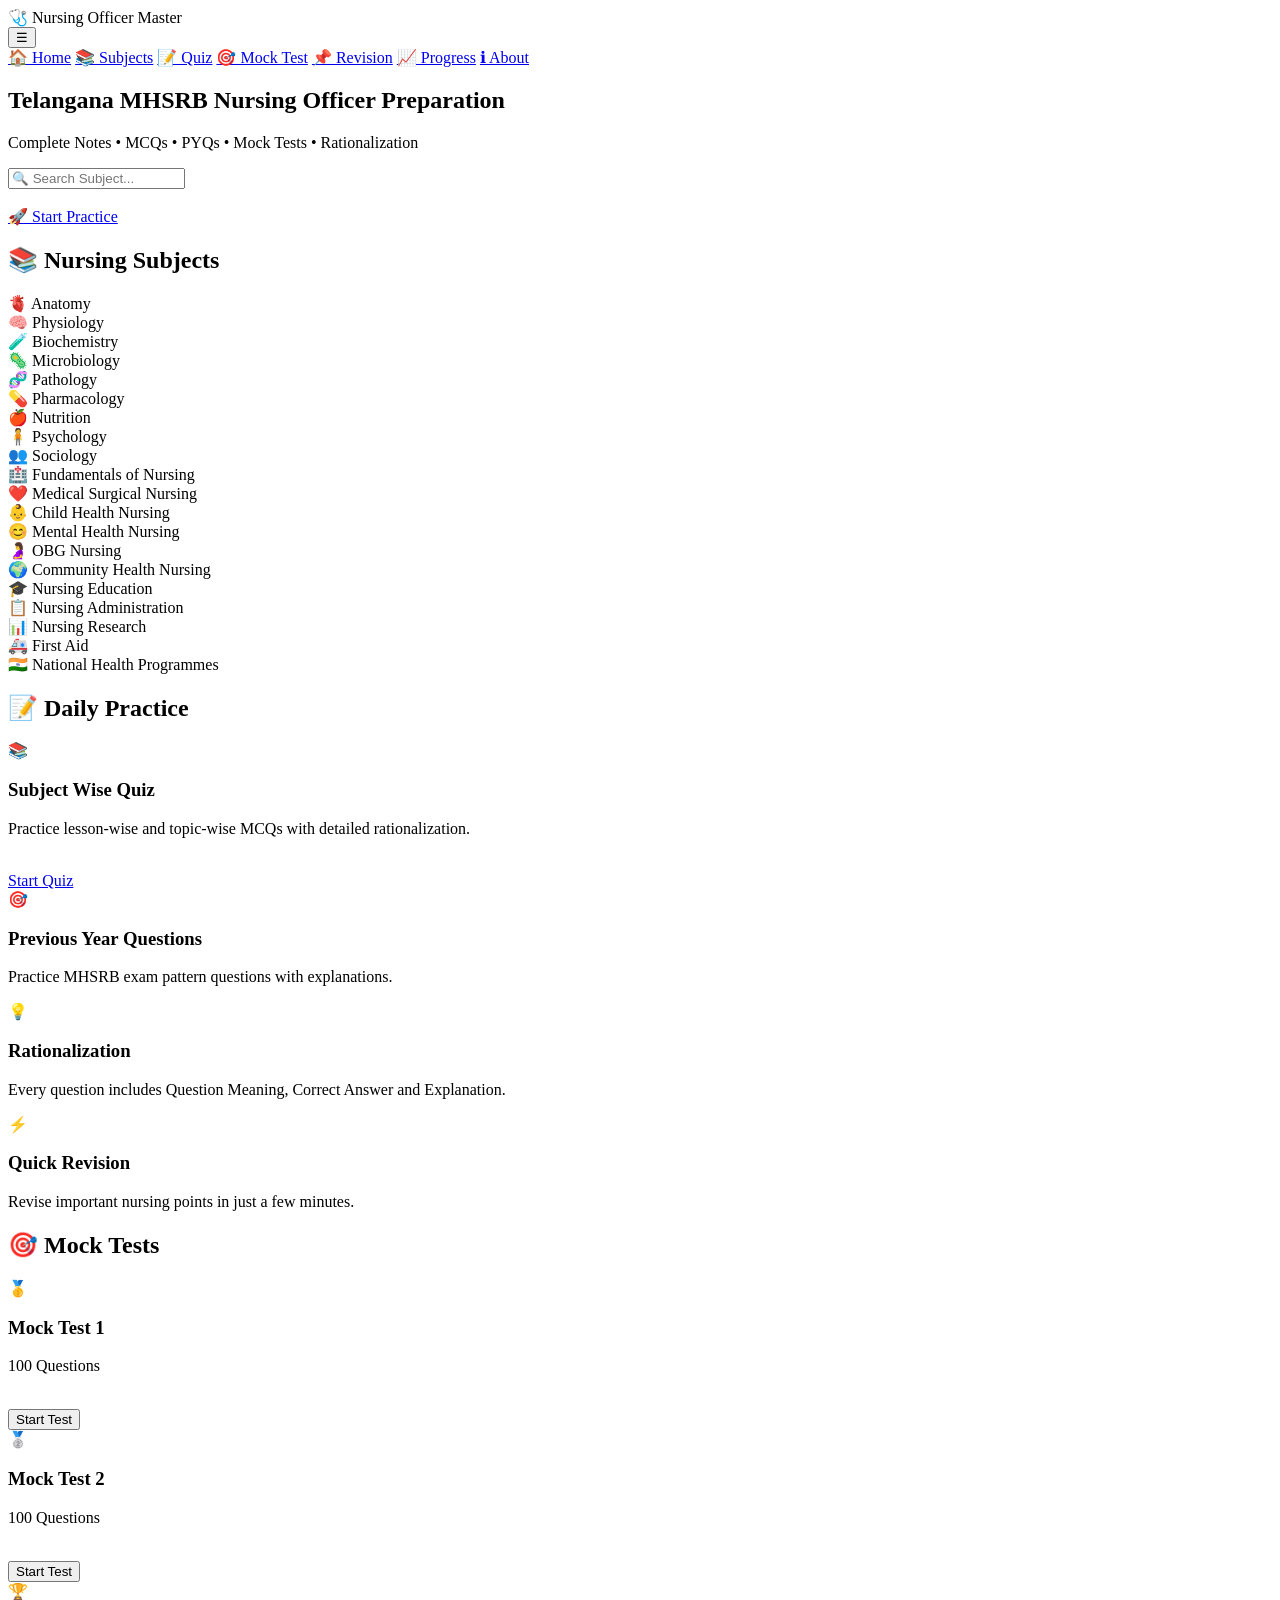
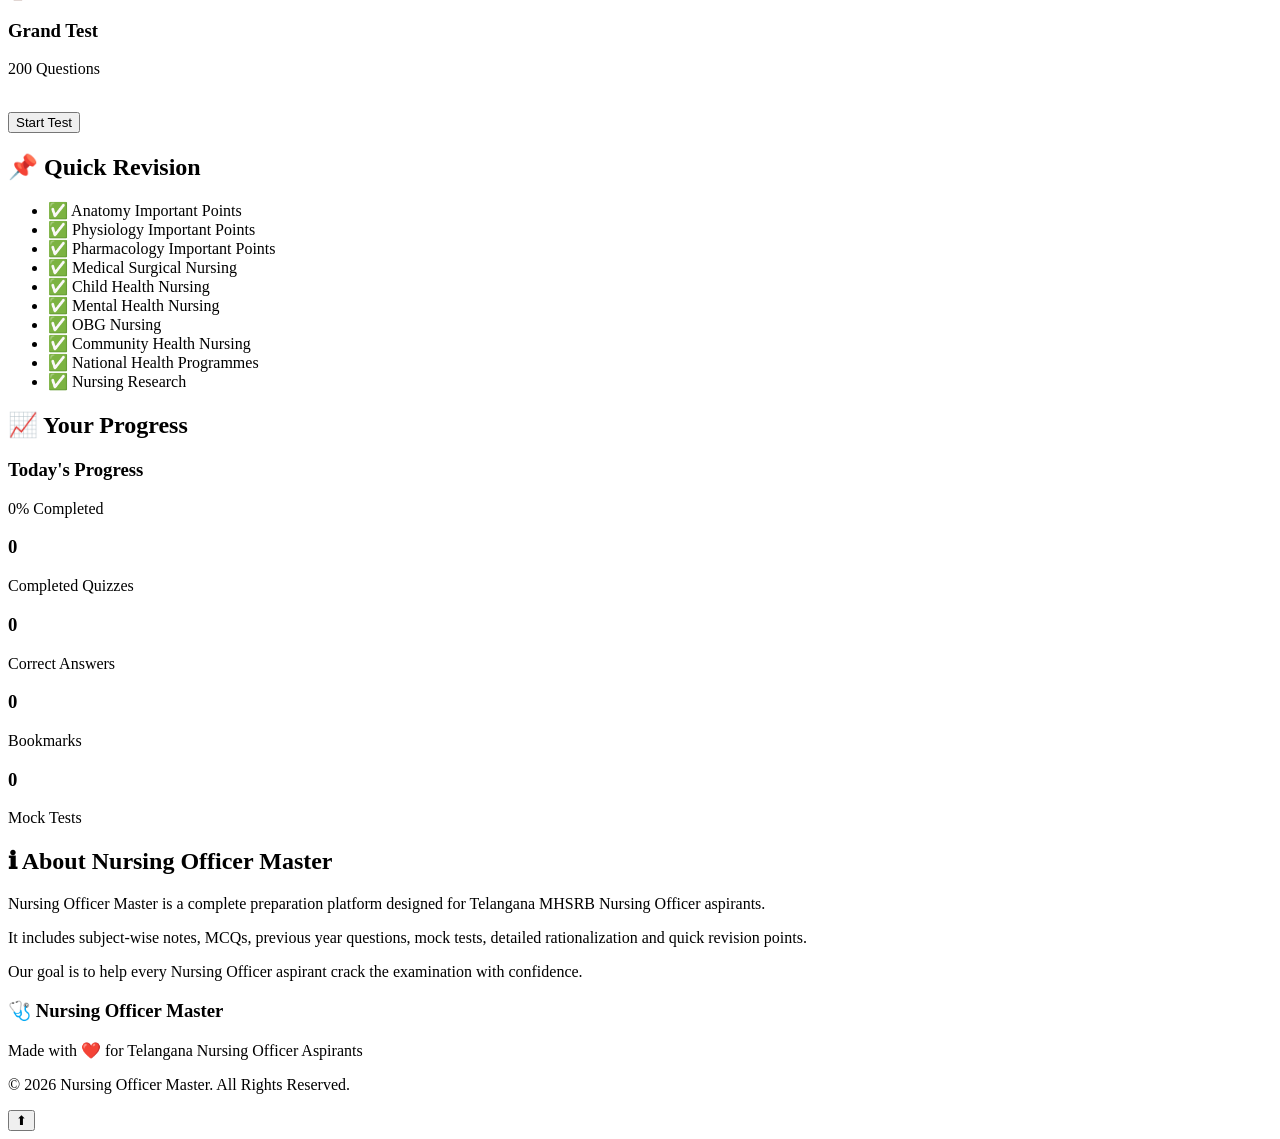
==== index.html @ 26d4c8c9 "Create index.html" ====
<!DOCTYPE html>
<html lang="en">

<head>

<meta charset="UTF-8">

<meta name="viewport" content="width=device-width, initial-scale=1.0">

<meta name="theme-color" content="#1565c0">

<title>Nursing Officer Master</title>

<link rel="manifest" href="manifest.json">

<link rel="stylesheet" href="style.css">

<link rel="icon" href="icons/icon-192.png">

</head>

<body>

<header class="header">

<div class="logo">

🩺 Nursing Officer Master

</div>

<button id="menuBtn">

☰

</button>

</header>

<nav id="sideMenu">

<a href="#home">🏠 Home</a>

<a href="#subjects">📚 Subjects</a>

<a href="quiz/quiz.html">📝 Quiz</a>

<a href="#mock">🎯 Mock Test</a>

<a href="#revision">📌 Revision</a>

<a href="#progress">📈 Progress</a>

<a href="#about">ℹ About</a>

</nav>

<section class="hero" id="home">

<h1>

Telangana MHSRB Nursing Officer Preparation

</h1>

<p>

Complete Notes • MCQs • PYQs • Mock Tests • Rationalization

</p>

<input
type="text"
id="searchBox"
placeholder="🔍 Search Subject..."
>

<br><br>

<a href="quiz/quiz.html" class="btn">

🚀 Start Practice

</a>

</section>

<section id="subjects" class="section">

<h2>

📚 Nursing Subjects

</h2>

<div class="cards">

<div class="card">🫀 Anatomy</div>

<div class="card">🧠 Physiology</div>

<div class="card">🧪 Biochemistry</div>

<div class="card">🦠 Microbiology</div>

<div class="card">🧬 Pathology</div>

<div class="card">💊 Pharmacology</div>

<div class="card">🍎 Nutrition</div>

<div class="card">🧍 Psychology</div>

<div class="card">👥 Sociology</div>

<div class="card">🏥 Fundamentals of Nursing</div>

<div class="card">❤️ Medical Surgical Nursing</div>

<div class="card">👶 Child Health Nursing</div>

<div class="card">😊 Mental Health Nursing</div>

<div class="card">🤰 OBG Nursing</div>

<div class="card">🌍 Community Health Nursing</div>

<div class="card">🎓 Nursing Education</div>

<div class="card">📋 Nursing Administration</div>

<div class="card">📊 Nursing Research</div>

<div class="card">🚑 First Aid</div>

<div class="card">🇮🇳 National Health Programmes</div>

</div>

</section>
<!-- ==========================
     DAILY PRACTICE
========================== -->

<section id="quiz" class="section">

<h2>

📝 Daily Practice

</h2>

<div class="feature-grid">

<div class="feature">

📚

<h3>

Subject Wise Quiz

</h3>

<p>

Practice lesson-wise and topic-wise MCQs with detailed rationalization.

</p>

<br>

<a href="quiz/quiz.html" class="btn">

Start Quiz

</a>

</div>

<div class="feature">

🎯

<h3>

Previous Year Questions

</h3>

<p>

Practice MHSRB exam pattern questions with explanations.

</p>

</div>

<div class="feature">

💡

<h3>

Rationalization

</h3>

<p>

Every question includes Question Meaning, Correct Answer and Explanation.

</p>

</div>

<div class="feature">

⚡

<h3>

Quick Revision

</h3>

<p>

Revise important nursing points in just a few minutes.

</p>

</div>

</div>

</section>



<!-- ==========================
     MOCK TEST
========================== -->

<section id="mock" class="section">

<h2>

🎯 Mock Tests

</h2>

<div class="feature-grid">

<div class="feature">

🥇

<h3>

Mock Test 1

</h3>

<p>

100 Questions

</p>

<br>

<button class="btn">

Start Test

</button>

</div>

<div class="feature">

🥈

<h3>

Mock Test 2

</h3>

<p>

100 Questions

</p>

<br>

<button class="btn">

Start Test

</button>

</div>

<div class="feature">

🏆

<h3>

Grand Test

</h3>

<p>

200 Questions

</p>

<br>

<button class="btn">

Start Test

</button>

</div>

</div>

</section>



<!-- ==========================
     QUICK REVISION
========================== -->

<section id="revision" class="section">

<h2>

📌 Quick Revision

</h2>

<div class="content-box">

<ul>

<li>✅ Anatomy Important Points</li>

<li>✅ Physiology Important Points</li>

<li>✅ Pharmacology Important Points</li>

<li>✅ Medical Surgical Nursing</li>

<li>✅ Child Health Nursing</li>

<li>✅ Mental Health Nursing</li>

<li>✅ OBG Nursing</li>

<li>✅ Community Health Nursing</li>

<li>✅ National Health Programmes</li>

<li>✅ Nursing Research</li>

</ul>

</div>

</section>
<!-- ==========================
     PROGRESS
========================== -->

<section id="progress" class="section">

<h2>

📈 Your Progress

</h2>

<div class="progress-card">

<h3 class="progress-title">

Today's Progress

</h3>

<div class="progress-bar">

<div class="progress-fill" id="progressFill"></div>

</div>

<p class="progress-text" id="progressText">

0% Completed

</p>

</div>

<div class="stats">

<div class="stat-box">

<h3 id="quizCount">0</h3>

<p>Completed Quizzes</p>

</div>

<div class="stat-box">

<h3 id="correctCount">0</h3>

<p>Correct Answers</p>

</div>

<div class="stat-box">

<h3 id="bookmarkCount">0</h3>

<p>Bookmarks</p>

</div>

<div class="stat-box">

<h3 id="mockCount">0</h3>

<p>Mock Tests</p>

</div>

</div>

</section>



<!-- ==========================
     ABOUT
========================== -->

<section id="about" class="section">

<h2>

ℹ About Nursing Officer Master

</h2>

<div class="content-box">

<p>

Nursing Officer Master is a complete preparation platform designed for Telangana MHSRB Nursing Officer aspirants.

</p>

<p>

It includes subject-wise notes, MCQs, previous year questions, mock tests, detailed rationalization and quick revision points.

</p>

<p>

Our goal is to help every Nursing Officer aspirant crack the examination with confidence.

</p>

</div>

</section>



<!-- ==========================
     FOOTER
========================== -->

<footer>

<h3>

🩺 Nursing Officer Master

</h3>

<p>

Made with ❤️ for Telangana Nursing Officer Aspirants

</p>

<p>

© 2026 Nursing Officer Master. All Rights Reserved.

</p>

</footer>



<button id="topBtn" onclick="window.scrollTo({top:0,behavior:'smooth'})">

⬆

</button>



<script src="script.js"></script>

</body>

</html>
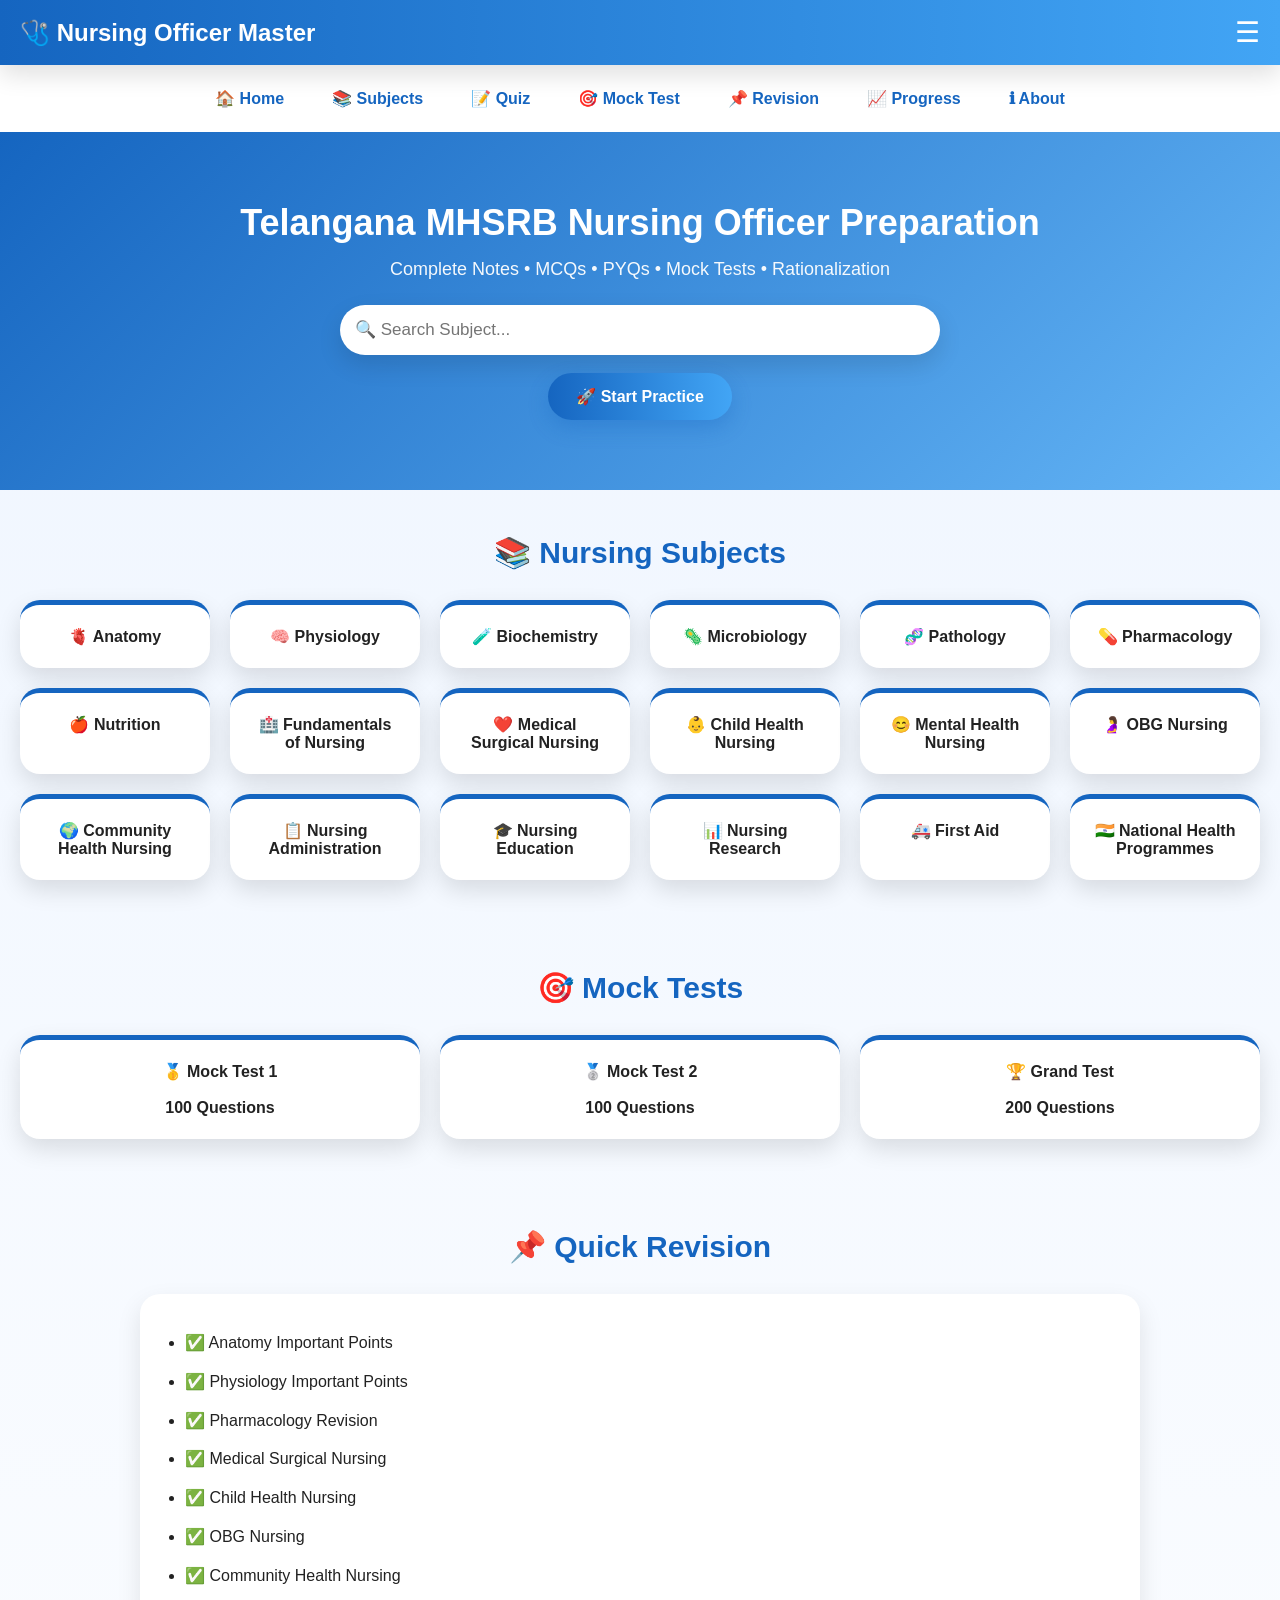
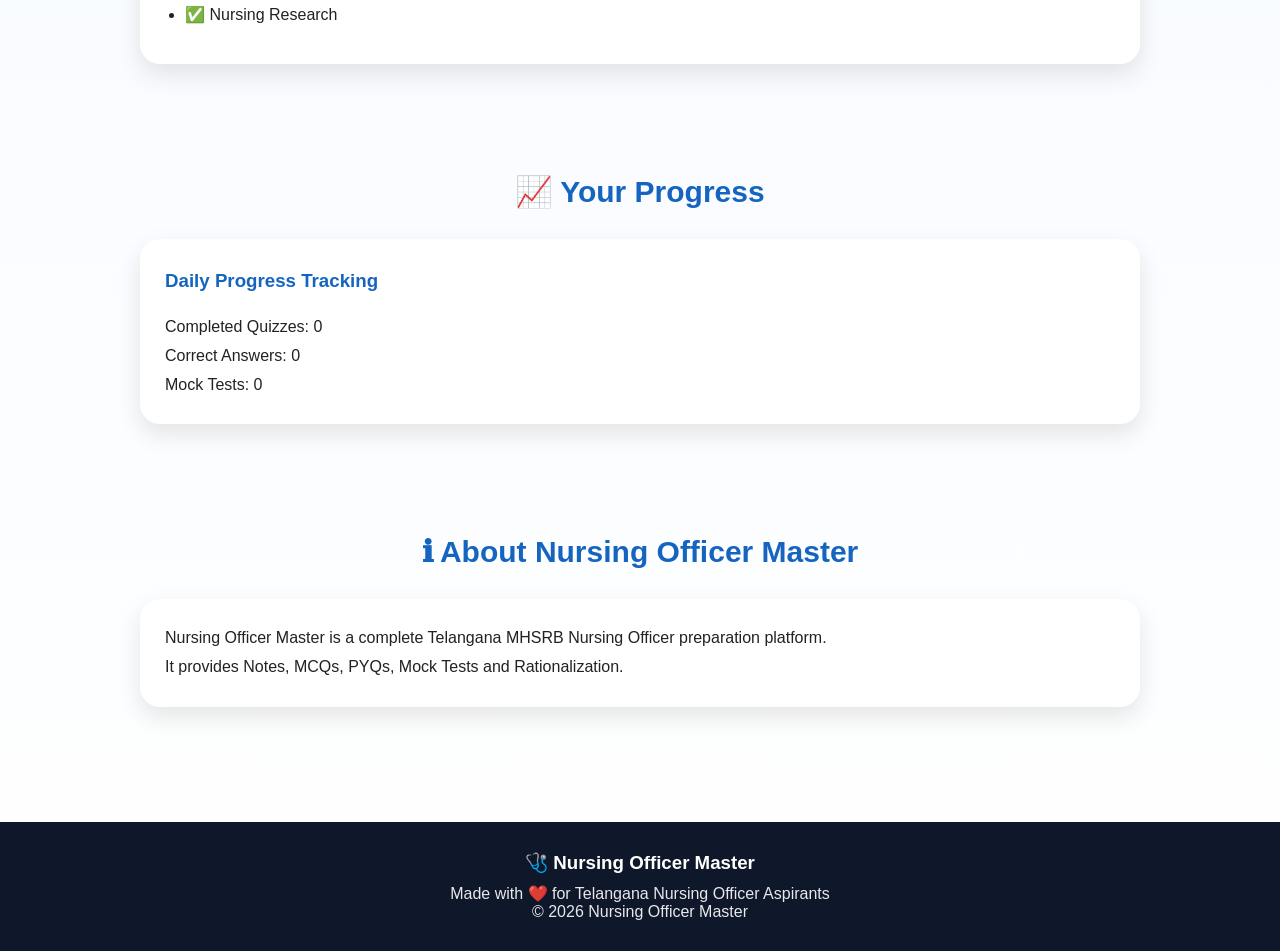
==== commit 2e82b4bf: "Create index.html" ====
--- a/index.html
+++ b/index.html
@@ -2,9 +2,7 @@
 <html lang="en">
 
 <head>
-
 <meta charset="UTF-8">
-
 <meta name="viewport" content="width=device-width, initial-scale=1.0">
 
 <meta name="theme-color" content="#1565c0">
@@ -12,9 +10,7 @@
 <title>Nursing Officer Master</title>
 
 <link rel="manifest" href="manifest.json">
-
 <link rel="stylesheet" href="style.css">
-
 <link rel="icon" href="icons/icon-192.png">
 
 </head>
@@ -24,77 +20,70 @@
 <header class="header">
 
 <div class="logo">
-
 🩺 Nursing Officer Master
-
 </div>
 
 <button id="menuBtn">
-
 ☰
-
 </button>
 
 </header>
 
+
 <nav id="sideMenu">
 
 <a href="#home">🏠 Home</a>
-
 <a href="#subjects">📚 Subjects</a>
-
-<a href="quiz/quiz.html">📝 Quiz</a>
-
+<a href="quiz.html">📝 Quiz</a>
 <a href="#mock">🎯 Mock Test</a>
-
 <a href="#revision">📌 Revision</a>
-
 <a href="#progress">📈 Progress</a>
-
 <a href="#about">ℹ About</a>
 
 </nav>
 
+
+
 <section class="hero" id="home">
 
 <h1>
-
 Telangana MHSRB Nursing Officer Preparation
-
 </h1>
 
 <p>
-
 Complete Notes • MCQs • PYQs • Mock Tests • Rationalization
-
-</p>
-
-<input
+</p>
+
+
+<input 
 type="text"
 id="searchBox"
 placeholder="🔍 Search Subject..."
 >
 
-<br><br>
-
-<a href="quiz/quiz.html" class="btn">
-
+
+<br><br>
+
+
+<a href="quiz.html" class="btn">
 🚀 Start Practice
-
 </a>
 
-</section>
+
+</section>
+
+
 
 <section id="subjects" class="section">
 
 <h2>
-
 📚 Nursing Subjects
-
-</h2>
+</h2>
+
 
 <div class="cards">
 
+
 <div class="card">🫀 Anatomy</div>
 
 <div class="card">🧠 Physiology</div>
@@ -109,10 +98,6 @@
 
 <div class="card">🍎 Nutrition</div>
 
-<div class="card">🧍 Psychology</div>
-
-<div class="card">👥 Sociology</div>
-
 <div class="card">🏥 Fundamentals of Nursing</div>
 
 <div class="card">❤️ Medical Surgical Nursing</div>
@@ -125,408 +110,188 @@
 
 <div class="card">🌍 Community Health Nursing</div>
 
+<div class="card">📋 Nursing Administration</div>
+
 <div class="card">🎓 Nursing Education</div>
 
-<div class="card">📋 Nursing Administration</div>
-
 <div class="card">📊 Nursing Research</div>
 
 <div class="card">🚑 First Aid</div>
 
 <div class="card">🇮🇳 National Health Programmes</div>
 
-</div>
-
-</section>
-<!-- ==========================
-     DAILY PRACTICE
-========================== -->
-
-<section id="quiz" class="section">
-
-<h2>
-
-📝 Daily Practice
-
-</h2>
-
-<div class="feature-grid">
-
-<div class="feature">
-
-📚
+
+</div>
+
+</section>
+
+
+
+
+<section id="mock" class="section">
+
+<h2>
+🎯 Mock Tests
+</h2>
+
+
+<div class="cards">
+
+<div class="card">
+🥇 Mock Test 1
+<br><br>
+100 Questions
+</div>
+
+
+<div class="card">
+🥈 Mock Test 2
+<br><br>
+100 Questions
+</div>
+
+
+<div class="card">
+🏆 Grand Test
+<br><br>
+200 Questions
+</div>
+
+
+</div>
+
+
+</section>
+
+
+
+
+<section id="revision" class="section">
+
+
+<h2>
+📌 Quick Revision
+</h2>
+
+
+<div class="content-box">
+
+<ul>
+
+<li>✅ Anatomy Important Points</li>
+
+<li>✅ Physiology Important Points</li>
+
+<li>✅ Pharmacology Revision</li>
+
+<li>✅ Medical Surgical Nursing</li>
+
+<li>✅ Child Health Nursing</li>
+
+<li>✅ OBG Nursing</li>
+
+<li>✅ Community Health Nursing</li>
+
+<li>✅ Nursing Research</li>
+
+</ul>
+
+
+</div>
+
+
+</section>
+
+
+
+
+<section id="progress" class="section">
+
+<h2>
+📈 Your Progress
+</h2>
+
+
+<div class="content-box">
 
 <h3>
-
-Subject Wise Quiz
-
+Daily Progress Tracking
 </h3>
 
 <p>
-
-Practice lesson-wise and topic-wise MCQs with detailed rationalization.
-
-</p>
-
-<br>
-
-<a href="quiz/quiz.html" class="btn">
-
-Start Quiz
-
-</a>
-
-</div>
-
-<div class="feature">
-
-🎯
+Completed Quizzes: 0
+</p>
+
+<p>
+Correct Answers: 0
+</p>
+
+<p>
+Mock Tests: 0
+</p>
+
+
+</div>
+
+
+</section>
+
+
+
+
+<section id="about" class="section">
+
+
+<h2>
+ℹ About Nursing Officer Master
+</h2>
+
+
+<div class="content-box">
+
+<p>
+Nursing Officer Master is a complete Telangana MHSRB Nursing Officer preparation platform.
+</p>
+
+
+<p>
+It provides Notes, MCQs, PYQs, Mock Tests and Rationalization.
+</p>
+
+
+</div>
+
+
+</section>
+
+
+
+
+<footer>
 
 <h3>
-
-Previous Year Questions
-
+🩺 Nursing Officer Master
 </h3>
 
-<p>
-
-Practice MHSRB exam pattern questions with explanations.
-
-</p>
-
-</div>
-
-<div class="feature">
-
-💡
-
-<h3>
-
-Rationalization
-
-</h3>
-
-<p>
-
-Every question includes Question Meaning, Correct Answer and Explanation.
-
-</p>
-
-</div>
-
-<div class="feature">
-
-⚡
-
-<h3>
-
-Quick Revision
-
-</h3>
-
-<p>
-
-Revise important nursing points in just a few minutes.
-
-</p>
-
-</div>
-
-</div>
-
-</section>
-
-
-
-<!-- ==========================
-     MOCK TEST
-========================== -->
-
-<section id="mock" class="section">
-
-<h2>
-
-🎯 Mock Tests
-
-</h2>
-
-<div class="feature-grid">
-
-<div class="feature">
-
-🥇
-
-<h3>
-
-Mock Test 1
-
-</h3>
-
-<p>
-
-100 Questions
-
-</p>
-
-<br>
-
-<button class="btn">
-
-Start Test
-
-</button>
-
-</div>
-
-<div class="feature">
-
-🥈
-
-<h3>
-
-Mock Test 2
-
-</h3>
-
-<p>
-
-100 Questions
-
-</p>
-
-<br>
-
-<button class="btn">
-
-Start Test
-
-</button>
-
-</div>
-
-<div class="feature">
-
-🏆
-
-<h3>
-
-Grand Test
-
-</h3>
-
-<p>
-
-200 Questions
-
-</p>
-
-<br>
-
-<button class="btn">
-
-Start Test
-
-</button>
-
-</div>
-
-</div>
-
-</section>
-
-
-
-<!-- ==========================
-     QUICK REVISION
-========================== -->
-
-<section id="revision" class="section">
-
-<h2>
-
-📌 Quick Revision
-
-</h2>
-
-<div class="content-box">
-
-<ul>
-
-<li>✅ Anatomy Important Points</li>
-
-<li>✅ Physiology Important Points</li>
-
-<li>✅ Pharmacology Important Points</li>
-
-<li>✅ Medical Surgical Nursing</li>
-
-<li>✅ Child Health Nursing</li>
-
-<li>✅ Mental Health Nursing</li>
-
-<li>✅ OBG Nursing</li>
-
-<li>✅ Community Health Nursing</li>
-
-<li>✅ National Health Programmes</li>
-
-<li>✅ Nursing Research</li>
-
-</ul>
-
-</div>
-
-</section>
-<!-- ==========================
-     PROGRESS
-========================== -->
-
-<section id="progress" class="section">
-
-<h2>
-
-📈 Your Progress
-
-</h2>
-
-<div class="progress-card">
-
-<h3 class="progress-title">
-
-Today's Progress
-
-</h3>
-
-<div class="progress-bar">
-
-<div class="progress-fill" id="progressFill"></div>
-
-</div>
-
-<p class="progress-text" id="progressText">
-
-0% Completed
-
-</p>
-
-</div>
-
-<div class="stats">
-
-<div class="stat-box">
-
-<h3 id="quizCount">0</h3>
-
-<p>Completed Quizzes</p>
-
-</div>
-
-<div class="stat-box">
-
-<h3 id="correctCount">0</h3>
-
-<p>Correct Answers</p>
-
-</div>
-
-<div class="stat-box">
-
-<h3 id="bookmarkCount">0</h3>
-
-<p>Bookmarks</p>
-
-</div>
-
-<div class="stat-box">
-
-<h3 id="mockCount">0</h3>
-
-<p>Mock Tests</p>
-
-</div>
-
-</div>
-
-</section>
-
-
-
-<!-- ==========================
-     ABOUT
-========================== -->
-
-<section id="about" class="section">
-
-<h2>
-
-ℹ About Nursing Officer Master
-
-</h2>
-
-<div class="content-box">
-
-<p>
-
-Nursing Officer Master is a complete preparation platform designed for Telangana MHSRB Nursing Officer aspirants.
-
-</p>
-
-<p>
-
-It includes subject-wise notes, MCQs, previous year questions, mock tests, detailed rationalization and quick revision points.
-
-</p>
-
-<p>
-
-Our goal is to help every Nursing Officer aspirant crack the examination with confidence.
-
-</p>
-
-</div>
-
-</section>
-
-
-
-<!-- ==========================
-     FOOTER
-========================== -->
-
-<footer>
-
-<h3>
-
-🩺 Nursing Officer Master
-
-</h3>
-
-<p>
-
+
+<p>
 Made with ❤️ for Telangana Nursing Officer Aspirants
-
-</p>
-
-<p>
-
-© 2026 Nursing Officer Master. All Rights Reserved.
-
-</p>
+</p>
+
+
+<p>
+© 2026 Nursing Officer Master
+</p>
+
 
 </footer>
 
 
 
-<button id="topBtn" onclick="window.scrollTo({top:0,behavior:'smooth'})">
-
-⬆
-
-</button>
-
-
-
 <script src="script.js"></script>
 
+
 </body>
 
-</html>
+  </html>
+  
--- a/style.css
+++ b/style.css
@@ -0,0 +1,1372 @@
+/* =================================
+   NURSING OFFICER MASTER PREMIUM CSS
+   PART 1
+================================= */
+
+*{
+margin:0;
+padding:0;
+box-sizing:border-box;
+font-family:Arial,Helvetica,sans-serif;
+scroll-behavior:smooth;
+}
+
+:root{
+
+--primary:#1565c0;
+--secondary:#00c853;
+--danger:#d50000;
+--warning:#ff9800;
+--bg:#eef4ff;
+--card:#ffffff;
+--text:#222;
+--shadow:0 10px 25px rgba(0,0,0,.12);
+--radius:18px;
+
+}
+
+body{
+
+background:linear-gradient(180deg,#eef5ff,#ffffff);
+color:var(--text);
+
+}
+
+/* HEADER */
+
+.header{
+
+position:sticky;
+top:0;
+z-index:999;
+
+display:flex;
+justify-content:space-between;
+align-items:center;
+
+padding:16px 20px;
+
+background:linear-gradient(90deg,#1565c0,#42a5f5);
+
+color:#fff;
+
+box-shadow:var(--shadow);
+
+}
+
+.logo{
+
+font-size:24px;
+font-weight:bold;
+
+}
+
+#menuBtn{
+
+border:none;
+background:none;
+color:#fff;
+font-size:28px;
+cursor:pointer;
+
+}
+
+/* MENU */
+
+#sideMenu{
+
+display:flex;
+justify-content:center;
+flex-wrap:wrap;
+gap:12px;
+
+padding:14px;
+
+background:#fff;
+
+box-shadow:0 3px 12px rgba(0,0,0,.08);
+
+}
+
+#sideMenu a{
+
+text-decoration:none;
+color:#1565c0;
+font-weight:bold;
+
+padding:10px 18px;
+
+border-radius:30px;
+
+transition:.3s;
+
+}
+
+#sideMenu a:hover{
+
+background:#1565c0;
+color:#fff;
+
+}
+
+/* HERO */
+
+.hero{
+
+padding:70px 20px;
+
+text-align:center;
+
+background:linear-gradient(135deg,#1565c0,#64b5f6);
+
+color:#fff;
+
+}
+
+.hero h1{
+
+font-size:36px;
+margin-bottom:15px;
+
+}
+
+.hero p{
+
+font-size:18px;
+opacity:.95;
+
+}
+
+/* SEARCH */
+
+#searchBox{
+
+margin-top:25px;
+
+width:100%;
+max-width:600px;
+
+padding:15px;
+
+border:none;
+
+border-radius:40px;
+
+font-size:17px;
+
+box-shadow:var(--shadow);
+
+outline:none;
+
+}
+
+/* COMMON */
+
+.section{
+
+padding:45px 20px;
+
+}
+
+.section h2{
+
+text-align:center;
+
+color:#1565c0;
+
+margin-bottom:30px;
+
+font-size:30px;
+
+font-weight:bold;
+
+}
+
+/* SUBJECT CARDS */
+
+.cards{
+
+display:grid;
+
+grid-template-columns:repeat(auto-fit,minmax(180px,1fr));
+
+gap:20px;
+
+}
+
+.card{
+
+background:#fff;
+
+padding:22px;
+
+border-radius:20px;
+
+box-shadow:var(--shadow);
+
+text-align:center;
+
+font-weight:bold;
+
+cursor:pointer;
+
+transition:.35s;
+
+border-top:5px solid #1565c0;
+
+}
+
+.card:hover{
+
+transform:translateY(-8px) scale(1.03);
+
+background:#f2f8ff;
+
+}
+
+/* FEATURE BOX */
+
+.feature-grid{
+
+display:grid;
+
+grid-template-columns:repeat(auto-fit,minmax(240px,1fr));
+
+gap:20px;
+
+}
+
+.feature{
+
+background:#fff;
+
+padding:25px;
+
+border-radius:20px;
+
+text-align:center;
+
+box-shadow:var(--shadow);
+
+transition:.3s;
+
+}
+
+.feature:hover{
+
+transform:translateY(-6px);
+
+}
+
+.feature h3{
+
+margin:15px 0;
+
+color:#1565c0;
+
+}
+
+.feature p{
+
+color:#555;
+
+line-height:1.7;
+
+}
+/* =================================
+   NURSING OFFICER MASTER PREMIUM CSS
+   PART 2
+================================= */
+
+/* PREMIUM BUTTONS */
+
+.btn{
+
+display:inline-block;
+
+padding:14px 28px;
+
+background:linear-gradient(90deg,#1565c0,#42a5f5);
+
+color:#fff;
+
+border:none;
+
+border-radius:35px;
+
+font-size:16px;
+
+font-weight:700;
+
+cursor:pointer;
+
+text-decoration:none;
+
+box-shadow:0 8px 20px rgba(21,101,192,.30);
+
+transition:.30s;
+
+}
+
+.btn:hover{
+
+transform:translateY(-3px);
+
+box-shadow:0 12px 25px rgba(21,101,192,.45);
+
+}
+
+
+
+/* QUIZ CONTAINER */
+
+.quiz-container{
+
+max-width:950px;
+
+margin:30px auto;
+
+background:#fff;
+
+padding:25px;
+
+border-radius:22px;
+
+box-shadow:var(--shadow);
+
+}
+
+
+
+/* QUESTION CARD */
+
+.question-box{
+
+background:#fff;
+
+padding:25px;
+
+border-radius:20px;
+
+box-shadow:0 8px 20px rgba(0,0,0,.10);
+
+border-top:6px solid #1565c0;
+
+margin-top:20px;
+
+}
+
+
+
+/* QUESTION NUMBER */
+
+.question-number{
+
+display:inline-block;
+
+background:#1565c0;
+
+color:#fff;
+
+padding:8px 18px;
+
+border-radius:30px;
+
+font-weight:bold;
+
+margin-bottom:18px;
+
+}
+
+
+
+/* QUESTION */
+
+.question-box h3{
+
+font-size:22px;
+
+line-height:1.7;
+
+margin-bottom:20px;
+
+color:#222;
+
+}
+
+
+
+/* OPTIONS */
+
+.options{
+
+display:flex;
+
+flex-direction:column;
+
+gap:14px;
+
+}
+
+
+
+/* OPTION */
+
+.option{
+
+display:flex;
+
+align-items:center;
+
+gap:16px;
+
+width:100%;
+
+padding:16px 18px;
+
+background:#fff;
+
+border:2px solid #d9e4ff;
+
+border-radius:15px;
+
+font-size:17px;
+
+font-weight:600;
+
+cursor:pointer;
+
+transition:.25s;
+
+text-align:left;
+
+}
+
+
+
+/* OPTION HOVER */
+
+.option:hover{
+
+background:#eef5ff;
+
+border-color:#1565c0;
+
+transform:translateX(4px);
+
+}
+
+
+
+/* A B C D CIRCLE */
+
+.option span{
+
+width:42px;
+
+height:42px;
+
+border-radius:50%;
+
+display:flex;
+
+justify-content:center;
+
+align-items:center;
+
+background:#1565c0;
+
+color:#fff;
+
+font-weight:bold;
+
+font-size:18px;
+
+flex-shrink:0;
+
+}
+
+
+
+/* CORRECT */
+
+.option.correct{
+
+background:#e9fff1;
+
+border-color:#16a34a;
+
+color:#157347;
+
+font-weight:bold;
+
+}
+
+.option.correct span{
+
+background:#16a34a;
+
+}
+
+
+
+/* WRONG */
+
+.option.wrong{
+
+background:#ffe9ec;
+
+border-color:#dc3545;
+
+color:#dc3545;
+
+font-weight:bold;
+
+}
+
+.option.wrong span{
+
+background:#dc3545;
+
+}
+
+
+
+/* DISABLED */
+
+.option:disabled{
+
+cursor:default;
+
+opacity:1;
+
+}
+/* =================================
+   NURSING OFFICER MASTER PREMIUM CSS
+   PART 3
+================================= */
+
+
+/* ===============================
+   RATIONALIZATION CARD
+================================ */
+
+#explanation{
+
+margin-top:25px;
+
+animation:fadeIn .35s ease;
+
+}
+
+
+
+.rational-box{
+
+background:#ffffff;
+
+border-radius:20px;
+
+padding:22px;
+
+box-shadow:0 8px 20px rgba(0,0,0,.12);
+
+border-left:8px solid #1565c0;
+
+}
+
+
+
+.rational-box h2,
+.rational-box h3{
+
+color:#1565c0;
+
+margin-bottom:15px;
+
+}
+
+
+
+/* QUESTION MEANING */
+
+.meaning-box{
+
+background:#fff8db;
+
+border-left:6px solid #ffc107;
+
+padding:18px;
+
+border-radius:15px;
+
+margin-bottom:18px;
+
+}
+
+
+
+.meaning-box h3{
+
+color:#b77900;
+
+text-decoration:underline;
+
+margin-bottom:10px;
+
+}
+
+
+
+/* CORRECT ANSWER */
+
+.answer-box{
+
+background:#e8fff0;
+
+border-left:6px solid #16a34a;
+
+padding:18px;
+
+border-radius:15px;
+
+margin-bottom:18px;
+
+}
+
+
+
+.answer-box h3{
+
+color:#198754;
+
+text-decoration:underline;
+
+margin-bottom:10px;
+
+}
+
+
+
+.answer-text{
+
+font-size:18px;
+
+font-weight:bold;
+
+color:#198754;
+
+}
+
+
+
+/* EXTRA EXPLANATION */
+
+.explanation-box{
+
+background:#eef6ff;
+
+border-left:6px solid #1565c0;
+
+padding:18px;
+
+border-radius:15px;
+
+line-height:1.9;
+
+}
+
+
+
+/* NEXT BUTTON */
+
+.next-container{
+
+display:flex;
+
+justify-content:flex-end;
+
+margin-top:25px;
+
+}
+
+
+
+.next-btn{
+
+background:linear-gradient(90deg,#1565c0,#42a5f5);
+
+color:#fff;
+
+border:none;
+
+padding:14px 28px;
+
+font-size:16px;
+
+font-weight:bold;
+
+border-radius:30px;
+
+cursor:pointer;
+
+box-shadow:0 8px 20px rgba(21,101,192,.35);
+
+transition:.30s;
+
+}
+
+
+
+.next-btn:hover{
+
+transform:translateY(-3px);
+
+}
+
+
+
+/* RESULT CARD */
+
+.result-card{
+
+background:#fff;
+
+padding:35px;
+
+border-radius:25px;
+
+box-shadow:0 10px 25px rgba(0,0,0,.15);
+
+text-align:center;
+
+margin-top:25px;
+
+}
+
+
+
+.result-card h1{
+
+color:#1565c0;
+
+margin-bottom:20px;
+
+}
+
+
+
+.score-text{
+
+font-size:42px;
+
+font-weight:bold;
+
+color:#16a34a;
+
+margin:20px 0;
+
+}
+
+
+
+/* FADE ANIMATION */
+
+@keyframes fadeIn{
+
+from{
+
+opacity:0;
+
+transform:translateY(12px);
+
+}
+
+to{
+
+opacity:1;
+
+transform:translateY(0);
+
+}
+
+}
+/* =================================
+   NURSING OFFICER MASTER PREMIUM CSS
+   PART 4
+================================= */
+
+
+/* ===============================
+   PROGRESS CARD
+================================ */
+
+.progress-card{
+
+background:#ffffff;
+
+padding:25px;
+
+border-radius:20px;
+
+box-shadow:0 10px 25px rgba(0,0,0,.10);
+
+margin:25px auto;
+
+max-width:900px;
+
+}
+
+.progress-title{
+
+font-size:22px;
+
+font-weight:bold;
+
+color:#1565c0;
+
+margin-bottom:15px;
+
+}
+
+.progress-bar{
+
+width:100%;
+
+height:22px;
+
+background:#e5e7eb;
+
+border-radius:30px;
+
+overflow:hidden;
+
+}
+
+.progress-fill{
+
+height:100%;
+
+width:0%;
+
+background:linear-gradient(90deg,#00c853,#64dd17);
+
+border-radius:30px;
+
+transition:width .6s ease;
+
+}
+
+.progress-text{
+
+margin-top:10px;
+
+font-weight:bold;
+
+color:#1565c0;
+
+text-align:center;
+
+}
+
+
+
+/* ===============================
+   STATS
+================================ */
+
+.stats{
+
+display:grid;
+
+grid-template-columns:repeat(auto-fit,minmax(180px,1fr));
+
+gap:20px;
+
+margin-top:25px;
+
+}
+
+.stat-box{
+
+background:#ffffff;
+
+padding:20px;
+
+border-radius:18px;
+
+text-align:center;
+
+box-shadow:0 8px 18px rgba(0,0,0,.10);
+
+transition:.3s;
+
+}
+
+.stat-box:hover{
+
+transform:translateY(-5px);
+
+}
+
+.stat-box h3{
+
+font-size:30px;
+
+color:#1565c0;
+
+margin-bottom:8px;
+
+}
+
+.stat-box p{
+
+color:#555;
+
+font-weight:600;
+
+}
+
+
+
+/* ===============================
+   MOCK TEST CARD
+================================ */
+
+.test-card{
+
+background:#fff;
+
+padding:25px;
+
+border-radius:20px;
+
+box-shadow:0 10px 20px rgba(0,0,0,.10);
+
+margin:20px auto;
+
+max-width:500px;
+
+text-align:center;
+
+}
+
+.test-card h3{
+
+color:#1565c0;
+
+margin-bottom:10px;
+
+}
+
+.test-card p{
+
+margin-bottom:18px;
+
+color:#555;
+
+}
+
+
+
+/* ===============================
+   FOOTER
+================================ */
+
+footer{
+
+margin-top:50px;
+
+padding:30px 20px;
+
+background:#0f172a;
+
+color:#ffffff;
+
+text-align:center;
+
+}
+
+footer h3{
+
+margin-bottom:10px;
+
+}
+
+footer p{
+
+opacity:.9;
+
+}
+
+
+
+/* ===============================
+   MOBILE
+================================ */
+
+@media(max-width:768px){
+
+.hero h1{
+
+font-size:28px;
+
+}
+
+.question-box h3{
+
+font-size:18px;
+
+}
+
+.option{
+
+font-size:15px;
+
+padding:14px;
+
+}
+
+.option span{
+
+width:36px;
+
+height:36px;
+
+font-size:16px;
+
+}
+
+.next-container{
+
+justify-content:center;
+
+}
+
+.next-btn{
+
+width:100%;
+
+}
+
+.stats{
+
+grid-template-columns:1fr;
+
+}
+
+.cards{
+
+grid-template-columns:1fr;
+
+}
+
+.feature-grid{
+
+grid-template-columns:1fr;
+
+}
+
+}
+/* =================================
+   NURSING OFFICER MASTER PREMIUM CSS
+   PART 5 (FINAL)
+================================= */
+
+
+/* ===============================
+   CONTENT BOX
+================================ */
+
+.content-box{
+
+background:#ffffff;
+
+padding:25px;
+
+margin:20px auto;
+
+max-width:1000px;
+
+border-radius:20px;
+
+box-shadow:0 10px 25px rgba(0,0,0,.10);
+
+line-height:1.8;
+
+}
+
+.content-box h2,
+.content-box h3{
+
+color:#1565c0;
+
+margin-bottom:15px;
+
+}
+
+.content-box ul{
+
+padding-left:20px;
+
+}
+
+.content-box li{
+
+margin:10px 0;
+
+}
+
+
+
+/* ===============================
+   FORM CONTROLS
+================================ */
+
+select,
+input{
+
+width:100%;
+
+padding:14px;
+
+font-size:16px;
+
+border:2px solid #dbeafe;
+
+border-radius:12px;
+
+outline:none;
+
+transition:.3s;
+
+background:#fff;
+
+}
+
+select:focus,
+input:focus{
+
+border-color:#1565c0;
+
+box-shadow:0 0 10px rgba(21,101,192,.20);
+
+}
+
+
+
+/* ===============================
+   LOADER
+================================ */
+
+.loader{
+
+width:50px;
+
+height:50px;
+
+border:5px solid #e5e7eb;
+
+border-top:5px solid #1565c0;
+
+border-radius:50%;
+
+animation:spin 1s linear infinite;
+
+margin:30px auto;
+
+}
+
+@keyframes spin{
+
+0%{
+
+transform:rotate(0deg);
+
+}
+
+100%{
+
+transform:rotate(360deg);
+
+}
+
+}
+
+
+
+/* ===============================
+   FLOATING TOP BUTTON
+================================ */
+
+#topBtn{
+
+position:fixed;
+
+right:20px;
+
+bottom:20px;
+
+width:50px;
+
+height:50px;
+
+border:none;
+
+border-radius:50%;
+
+background:#1565c0;
+
+color:#fff;
+
+font-size:22px;
+
+cursor:pointer;
+
+box-shadow:0 8px 20px rgba(21,101,192,.35);
+
+transition:.3s;
+
+z-index:999;
+
+}
+
+#topBtn:hover{
+
+transform:translateY(-4px);
+
+}
+
+
+
+/* ===============================
+   DARK MODE
+================================ */
+
+.dark{
+
+background:#0f172a;
+
+color:#ffffff;
+
+}
+
+.dark .header{
+
+background:#0b1220;
+
+}
+
+.dark #sideMenu{
+
+background:#111827;
+
+}
+
+.dark .card,
+.dark .feature,
+.dark .quiz-container,
+.dark .question-box,
+.dark .content-box,
+.dark .progress-card,
+.dark .stat-box,
+.dark .test-card{
+
+background:#1e293b;
+
+color:#ffffff;
+
+}
+
+.dark .option{
+
+background:#273449;
+
+border-color:#334155;
+
+color:#ffffff;
+
+}
+
+.dark .option:hover{
+
+background:#334155;
+
+}
+
+.dark footer{
+
+background:#020617;
+
+}
+
+
+
+/* ===============================
+   SMOOTH ANIMATIONS
+================================ */
+
+.card,
+.feature,
+.question-box,
+.content-box,
+.progress-card,
+.stat-box,
+.test-card{
+
+animation:fadeUp .45s ease;
+
+}
+
+@keyframes fadeUp{
+
+from{
+
+opacity:0;
+
+transform:translateY(20px);
+
+}
+
+to{
+
+opacity:1;
+
+transform:translateY(0);
+
+}
+
+}
+
+
+
+/* ===============================
+   PREMIUM SCROLLBAR
+================================ */
+
+::-webkit-scrollbar{
+
+width:8px;
+
+}
+
+::-webkit-scrollbar-thumb{
+
+background:#1565c0;
+
+border-radius:10px;
+
+}
+
+::-webkit-scrollbar-track{
+
+background:#eef4ff;
+
+}
+
+
+
+/* =================================
+   END OF PREMIUM CSS
+================================= */
+  
